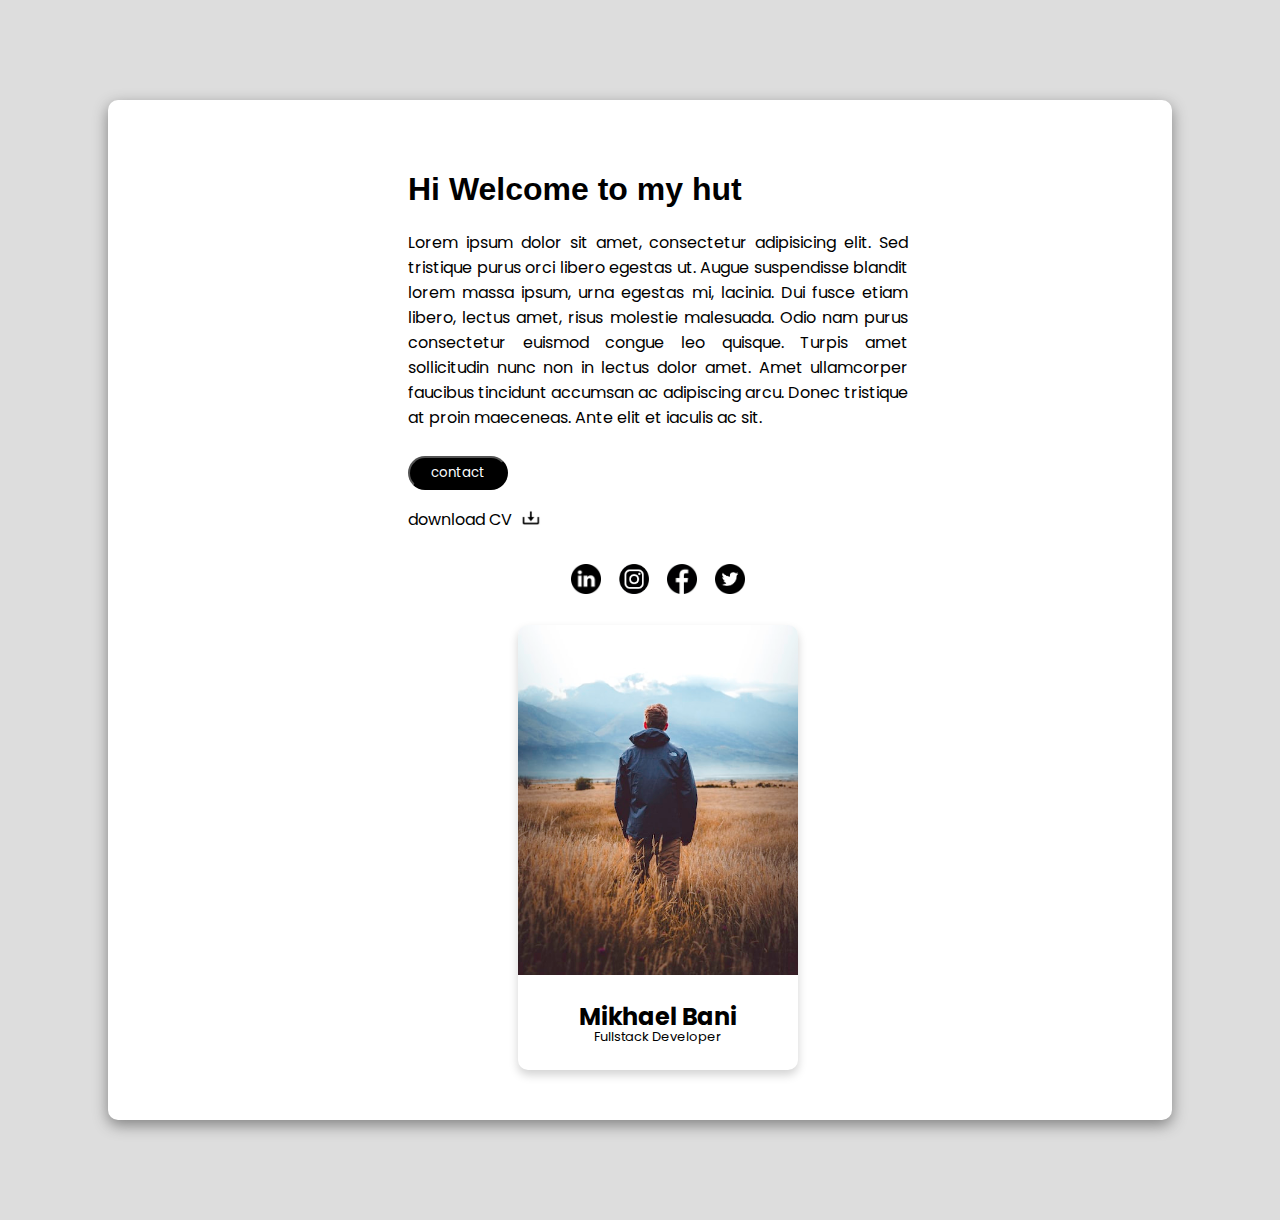
==== index.html @ 3ebedbe6 "first commit" ====
<!DOCTYPE html>
<html lang="en">
    <head>
        <meta charset="UTF-8" />
        <title> Creating Card </title>
        <link href='https://fonts.googleapis.com/css?family=Poppins' rel='stylesheet'>
        <link rel="icon" type="image/x-icon" href="images/man.jpeg" />
    </head>
    <body style="background-color: rgba(203, 203, 203, 0.664);">
        <div style="padding: 50px 300px; margin: 100px; box-shadow: 0px 5px 15px grey; border-radius: 10px; background-color: rgb(255, 255, 255)">
            <div style="margin: auto; width: 500px;">
                <h1 style="font-family: sans-serif;">Hi Welcome to my hut</h1>
                <p style="text-align: justify; font-family: 'Poppins';">
                    Lorem ipsum dolor sit amet, consectetur adipisicing elit. Sed tristique purus orci libero egestas ut. Augue suspendisse blandit lorem massa ipsum, urna egestas mi, lacinia. Dui fusce etiam libero, lectus amet, risus molestie malesuada. Odio nam purus consectetur euismod congue leo quisque. Turpis amet sollicitudin nunc non in lectus dolor amet. Amet ullamcorper faucibus tincidunt accumsan ac adipiscing arcu. Donec tristique at proin maeceneas. Ante elit et iaculis ac sit.
                </p>
                <button style="border-radius: 20px; color: white; background-color: black; width: 100px; margin-top: 10px; padding: 5px; font-family: 'Poppins'; cursor: pointer;">
                    contact
                </button>
                <div style="margin-top: 10px;">
                    <a style="text-decoration: none; color: black; font-family: 'Poppins';" href="https://www.canva.com/">
                        download CV <img src="images/download.PNG" style="width: 20px; padding-left: 5px; margin-top: 10px;">
                    </a>
                </div>
                <div style="padding-top: 25px; text-align: center; padding-bottom: 20px;">
                    <a href="https://www.linkedin.com"><img src="images/linkedin.png" style="height: 30px; padding: 7px;"></a>
                    <a href="https://www.instagram.com"><img src="images/instagram.png" style="height: 30px; padding: 7px;" ></a>
                    <a href="https://www.facebook.com"><img src="images/facebook.png" style="height: 30px; padding: 7px;"></a>
                    <a href="https://twitter.com"><img src="images/twitter.png" style="height: 30px; padding: 7px;"></a>
                </div>
                <div style="margin: auto; width: fit-content; padding-bottom: 10px; box-shadow: 0px 5px 10px lightgray; border-radius: 10px;">
                    <img src="images/man.jpeg" alt="" style="height: 350px; border-radius: 10px 10px 0px 0px;">
                    <h2 style="text-align: center; font-family: 'Poppins'; margin-bottom: -20px;">Mikhael Bani</h2>
                    <p style="text-align: center; font-family: 'Poppins'; font-size: small;">Fullstack Developer</p>
                </div>
            </div>
        </div>
    </body>
</html>
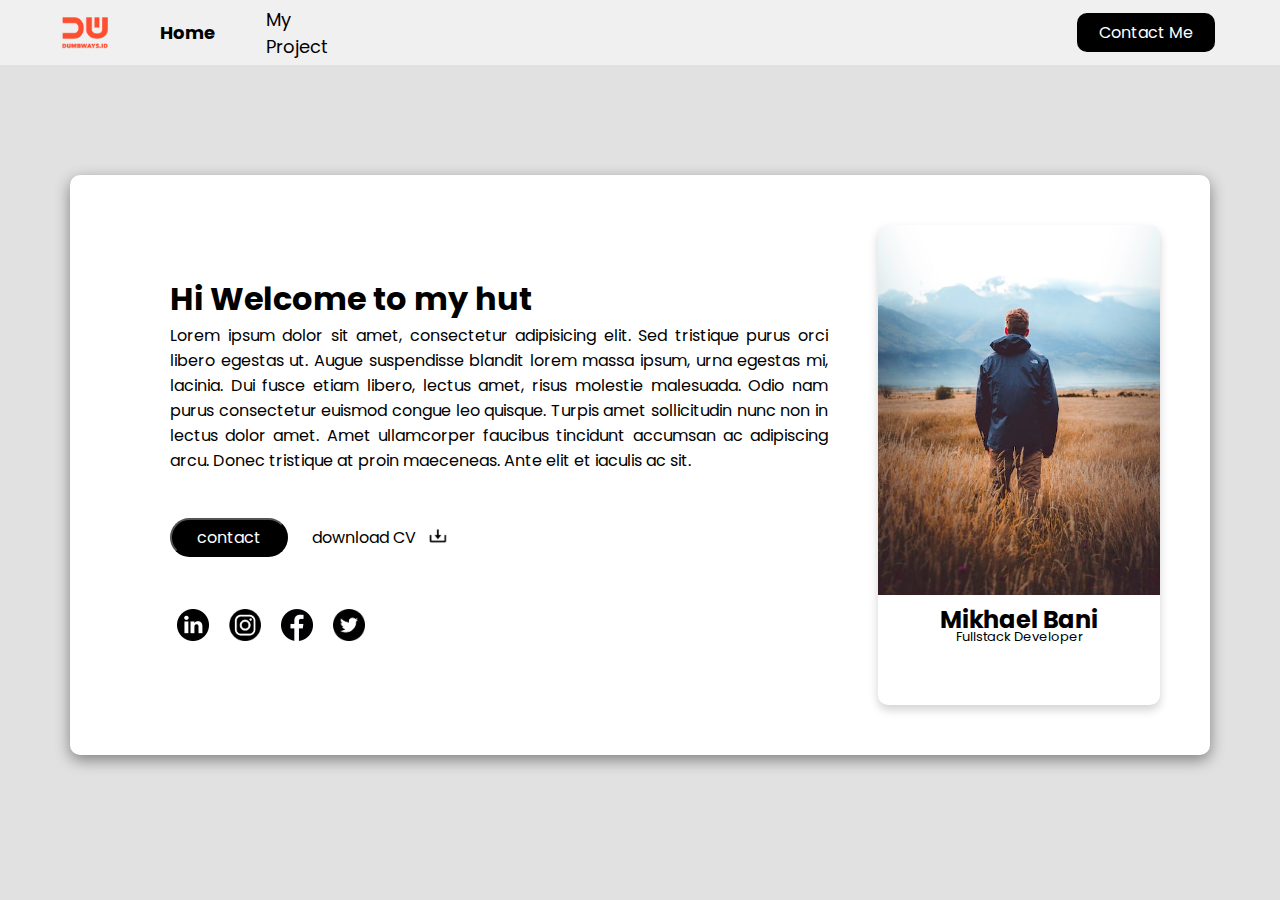
==== commit a3e244aa: "next commit" ====
--- a/index.html
+++ b/index.html
@@ -2,36 +2,48 @@
 <html lang="en">
     <head>
         <meta charset="UTF-8" />
-        <title> Creating Card </title>
+        <title>Home</title>
         <link href='https://fonts.googleapis.com/css?family=Poppins' rel='stylesheet'>
-        <link rel="icon" type="image/x-icon" href="images/man.jpeg" />
+        <link rel="stylesheet" href="css/style.css">
+        <link rel="icon" type="image/x-icon" href="images/logo.png" />
     </head>
-    <body style="background-color: rgba(203, 203, 203, 0.664);">
-        <div style="padding: 50px 300px; margin: 100px; box-shadow: 0px 5px 15px grey; border-radius: 10px; background-color: rgb(255, 255, 255)">
-            <div style="margin: auto; width: 500px;">
-                <h1 style="font-family: sans-serif;">Hi Welcome to my hut</h1>
-                <p style="text-align: justify; font-family: 'Poppins';">
+    <body>
+        <nav>
+            <div class="nav-left">
+                <ul>
+                    <li>
+                        <a href="https://dumbways.id/" target="_blank"><img src="images/logo.png" /></a>
+                    </li>
+                    <li><a class="state" href="index.html">Home</a></li>
+                    <li><a href="#">My Project</a></li>
+                </ul>
+            </div>
+            <div class="nav-right">
+                <a href="contact.html">Contact Me</a>
+            </div>
+        </nav>
+
+        <div class="container">
+            <div class="sleft">
+                <h1>Hi Welcome to my hut</h1>
+                <p>
                     Lorem ipsum dolor sit amet, consectetur adipisicing elit. Sed tristique purus orci libero egestas ut. Augue suspendisse blandit lorem massa ipsum, urna egestas mi, lacinia. Dui fusce etiam libero, lectus amet, risus molestie malesuada. Odio nam purus consectetur euismod congue leo quisque. Turpis amet sollicitudin nunc non in lectus dolor amet. Amet ullamcorper faucibus tincidunt accumsan ac adipiscing arcu. Donec tristique at proin maeceneas. Ante elit et iaculis ac sit.
                 </p>
-                <button style="border-radius: 20px; color: white; background-color: black; width: 100px; margin-top: 10px; padding: 5px; font-family: 'Poppins'; cursor: pointer;">
-                    contact
-                </button>
-                <div style="margin-top: 10px;">
-                    <a style="text-decoration: none; color: black; font-family: 'Poppins';" href="https://www.canva.com/">
-                        download CV <img src="images/download.PNG" style="width: 20px; padding-left: 5px; margin-top: 10px;">
-                    </a>
+                <div class="contactcv">
+                    <button>contact</button>
+                    <a target="_blank" href="https://www.canva.com/">download CV<img src="images/download.PNG"></a>
                 </div>
-                <div style="padding-top: 25px; text-align: center; padding-bottom: 20px;">
-                    <a href="https://www.linkedin.com"><img src="images/linkedin.png" style="height: 30px; padding: 7px;"></a>
-                    <a href="https://www.instagram.com"><img src="images/instagram.png" style="height: 30px; padding: 7px;" ></a>
-                    <a href="https://www.facebook.com"><img src="images/facebook.png" style="height: 30px; padding: 7px;"></a>
-                    <a href="https://twitter.com"><img src="images/twitter.png" style="height: 30px; padding: 7px;"></a>
+                <div class="socialmedia">
+                    <a href="https://www.linkedin.com"><img src="images/linkedin.png"></a>
+                    <a href="https://www.instagram.com"><img src="images/instagram.png"></a>
+                    <a href="https://www.facebook.com"><img src="images/facebook.png"></a>
+                    <a href="https://twitter.com"><img src="images/twitter.png" ></a>
                 </div>
-                <div style="margin: auto; width: fit-content; padding-bottom: 10px; box-shadow: 0px 5px 10px lightgray; border-radius: 10px;">
-                    <img src="images/man.jpeg" alt="" style="height: 350px; border-radius: 10px 10px 0px 0px;">
-                    <h2 style="text-align: center; font-family: 'Poppins'; margin-bottom: -20px;">Mikhael Bani</h2>
-                    <p style="text-align: center; font-family: 'Poppins'; font-size: small;">Fullstack Developer</p>
-                </div>
+            </div>
+            <div class="sright">
+                <img src="images/man.jpeg">
+                <h2>Mikhael Bani</h2>
+                <p>Fullstack Developer</p>
             </div>
         </div>
     </body>
--- a/css/style.css
+++ b/css/style.css
@@ -0,0 +1,141 @@
+* {
+    margin: 0;
+    font-family: 'Poppins';
+}
+
+body {
+    background-color: rgba(189, 189, 189, 0.451);
+}
+
+nav {
+    display: flex;
+    background-color: rgb(240, 240, 240);
+    height: 65px;
+}
+
+.nav-left {
+    flex: 40%;
+}
+
+nav ul {
+    display: flex;
+    flex-direction: row;
+    align-items: center;
+    height: 100%;
+    gap: 50px;
+}
+
+nav ul li {
+    list-style-type: none;
+    font-size: large;
+}
+
+nav ul li a {
+    text-decoration: none;
+    color: black;
+}
+
+nav ul li a img {
+    width: 50px;
+    height: 32px;
+    margin-top: 7px;
+    object-fit: contain;
+    margin-left: 20px;
+}
+
+nav ul li .state {
+    font-weight: bold;
+}
+
+.nav-right {
+    display: flex;
+    flex-direction: row;
+    align-items: center;
+    justify-content: flex-end;
+    margin-right: 65px;
+    width: 100%;
+}
+
+.nav-right a {
+    background-color: black;
+    color: white;
+    text-decoration: none;
+    padding: 7px 22px;
+    border-radius: 10px;
+    border-style: none;
+}
+
+.container {
+    background-color: white;
+    display: flex;
+    padding: 50px;
+    margin: 110px 70px;
+    border-radius: 10px;
+    box-shadow: 0px 5px 15px gray;
+}
+
+.sleft {
+    flex: 70%;
+    margin: 50px;
+    align-items: center;
+}
+
+.container .sleft p {
+    text-align: justify;
+}
+
+.contactcv {
+    margin: 45px 0px;
+}
+
+.contactcv button {
+    background-color: black;
+    color: white;
+    border-radius: 20px;
+    padding: 5px 25px;
+    cursor: pointer;
+    margin-right: 20px;
+    font-size: 16px;
+}
+
+.contactcv a {
+    color: black;
+    text-decoration: none;
+}
+
+.contactcv a img {
+    width: 20px;
+    padding-left: 5px;
+    margin-left: 7px;
+}
+
+.socialmedia a {
+    margin-right: 2px;
+}
+
+.socialmedia a img {
+    padding: 7px;
+    height: 32px;
+}
+
+.sright {
+    flex: 30%;
+    text-align: center;
+    border-radius: 10px;
+    background-color: white;
+    box-shadow: 0px 5px 10px lightgray;
+}
+
+.sright img {
+    height: 370px;
+    width: 100%;
+    border-radius: 10px 10px 0px 0px;
+}
+
+.sright h2 {
+    margin-bottom: -10px;
+}
+
+.sright p {
+    font-size: small;
+}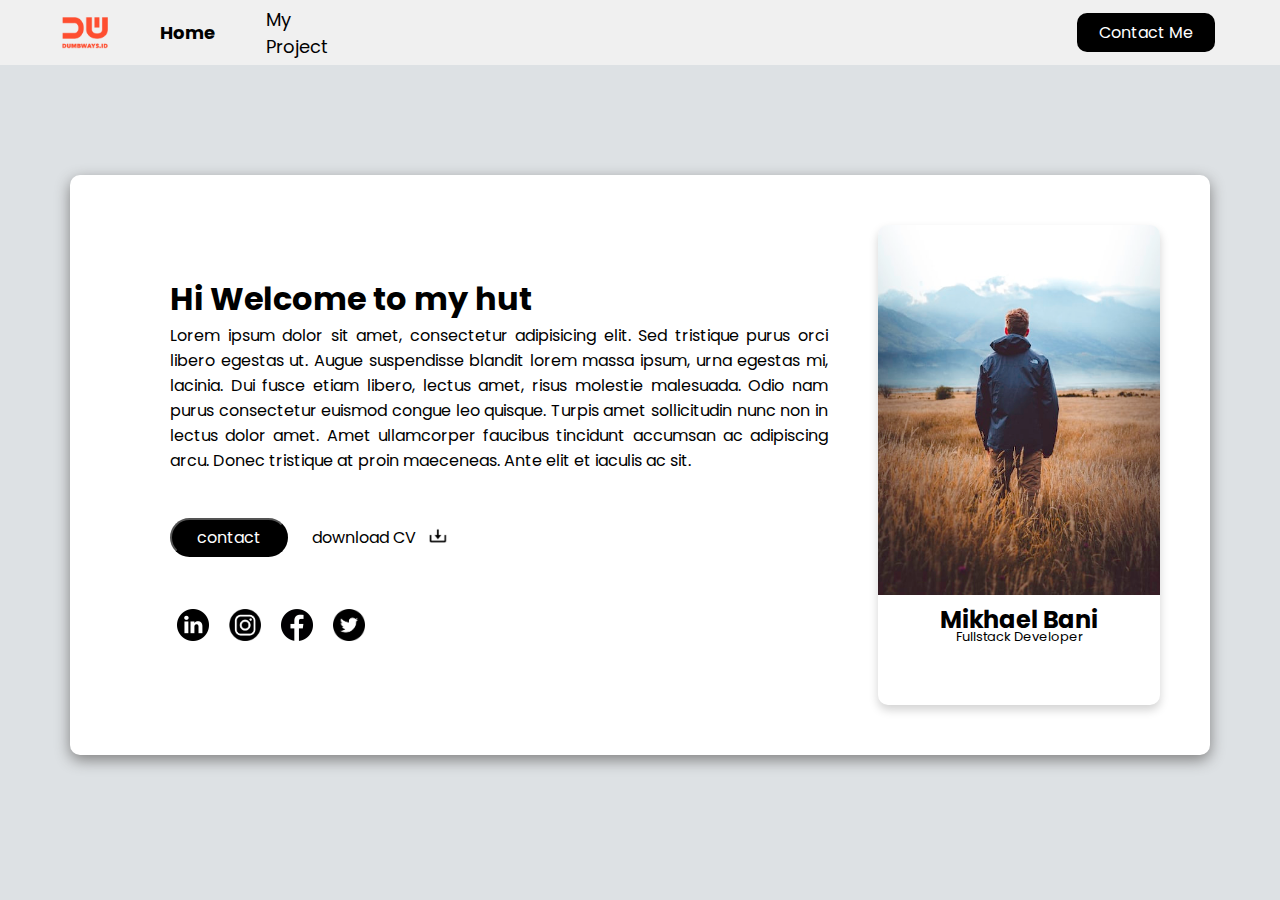
==== commit 3cc56cff: "profile page" ====
--- a/index.html
+++ b/index.html
@@ -15,7 +15,7 @@
                         <a href="https://dumbways.id/" target="_blank"><img src="images/logo.png" /></a>
                     </li>
                     <li><a class="state" href="index.html">Home</a></li>
-                    <li><a href="#">My Project</a></li>
+                    <li><a href="myproject.html">My Project</a></li>
                 </ul>
             </div>
             <div class="nav-right">
--- a/css/style.css
+++ b/css/style.css
@@ -4,7 +4,7 @@
 }
 
 body {
-    background-color: rgba(189, 189, 189, 0.451);
+    background-color: rgba(205, 210, 215, 0.67);
 }
 
 nav {
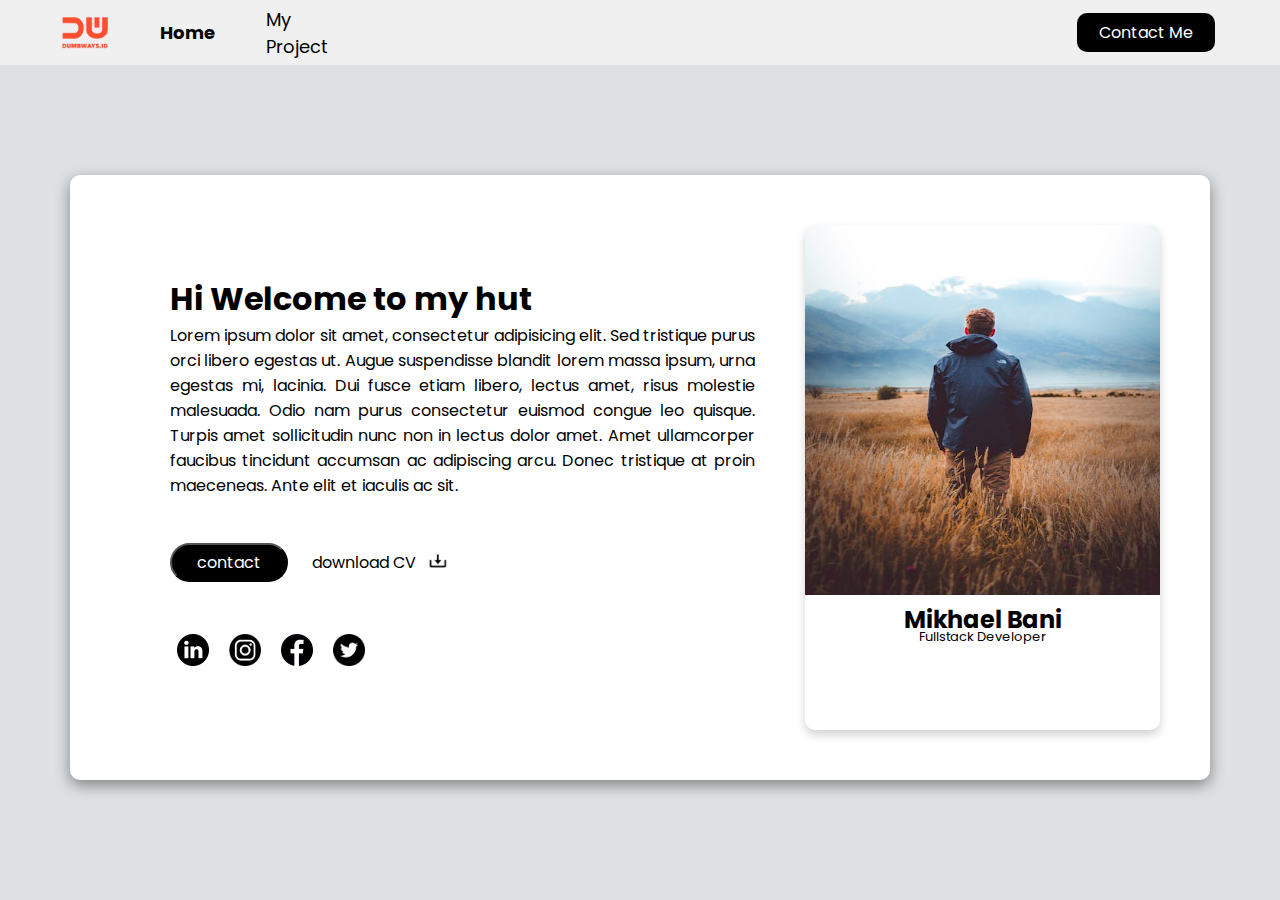
==== commit 5d5d64c6: "responsive layout" ====
--- a/index.html
+++ b/index.html
@@ -2,10 +2,13 @@
 <html lang="en">
     <head>
         <meta charset="UTF-8" />
+        <meta name="viewport" content="width=device-width, initial-scale=1.0">
         <title>Home</title>
         <link href='https://fonts.googleapis.com/css?family=Poppins' rel='stylesheet'>
         <link rel="stylesheet" href="css/style.css">
+        <link rel="stylesheet" href="css/hamburger.css">
         <link rel="icon" type="image/x-icon" href="images/logo.png" />
+        <link rel="stylesheet" href="https://cdnjs.cloudflare.com/ajax/libs/font-awesome/6.4.0/css/all.min.css">
     </head>
     <body>
         <nav>
@@ -14,14 +17,26 @@
                     <li>
                         <a href="https://dumbways.id/" target="_blank"><img src="images/logo.png" /></a>
                     </li>
-                    <li><a class="state" href="index.html">Home</a></li>
-                    <li><a href="myproject.html">My Project</a></li>
+                    <li><a class="state collapse-item" href="index.html">Home</a></li>
+                    <li><a class="collapse-item" href="myproject.html">My Project</a></li>
                 </ul>
             </div>
-            <div class="nav-right">
+            <div class="nav-right collapse-item">
                 <a href="contact.html">Contact Me</a>
             </div>
+            <div class="nav-right" id="hamburger-btn">
+                <button onclick="openHamburger()">
+                    <i class="fa-solid fa-bars-staggered"></i>
+                </button>
+            </div>
         </nav>
+        <div class="hamburger-container" id="hamburger-container">
+            <a href="index.html" class="containerUp">Home</a>
+            <a href="myproject.html" class="containerUp">My Project</a>
+            <div class="containerDown">
+                <a href="contact.html" class="contactme">Contact Me</a>
+            </div>
+        </div>
 
         <div class="container">
             <div class="sleft">
@@ -46,5 +61,6 @@
                 <p>Fullstack Developer</p>
             </div>
         </div>
+        <script src="js/nav.js"></script>
     </body>
 </html>--- a/css/style.css
+++ b/css/style.css
@@ -1,16 +1,16 @@
 * {
     margin: 0;
     font-family: 'Poppins';
-}
-
-body {
-    background-color: rgba(205, 210, 215, 0.67);
 }
 
 nav {
     display: flex;
     background-color: rgb(240, 240, 240);
     height: 65px;
+}
+
+body {
+    background-color: rgba(205, 210, 215, 0.67);
 }
 
 .nav-left {
@@ -68,6 +68,7 @@
 .container {
     background-color: white;
     display: flex;
+    flex-direction: row;
     padding: 50px;
     margin: 110px 70px;
     border-radius: 10px;
@@ -119,7 +120,6 @@
 }
 
 .sright {
-    flex: 30%;
     text-align: center;
     border-radius: 10px;
     background-color: white;
@@ -128,7 +128,7 @@
 
 .sright img {
     height: 370px;
-    width: 100%;
+    width: 355px;
     border-radius: 10px 10px 0px 0px;
 }
 
@@ -138,4 +138,28 @@
 
 .sright p {
     font-size: small;
+}
+
+@media only screen and (max-width : 900px) {
+    .container {
+        flex-direction: column;
+    }
+
+    .sright {
+        margin: auto;
+    }
+
+    .socialmedia {
+        text-align: center;
+    }
+}
+
+@media only screen and (min-width : 901px) {
+    /*nav {
+        background-color: rgb(240, 240, 240);       
+    }*/
+
+    #hamburger-btn {
+        display: none;
+    }
 }--- a/css/hamburger.css
+++ b/css/hamburger.css
@@ -0,0 +1,51 @@
+.hamburger-container {
+    font-size: large;
+    display: none;
+    flex-direction: column;
+    align-items: center;
+    background-color: rgba(180, 180, 180, 0.381);
+}
+
+.containerUp {
+    width: 100%;
+    text-align: center;
+    text-decoration: none;
+    color: black;
+    padding: 7px 0;
+    margin: 10px;
+}
+
+.containerDown {
+    width: 100%;
+    text-align: center;
+    text-decoration: none;
+    padding: 7px 0;
+    margin: 20px;
+}
+
+.contactme {
+    background-color: black;
+    color: white;
+    text-decoration: none;
+    padding: 7px 22px;
+    border-radius: 10px;
+    border-style: none;
+}
+
+@media only screen and (max-width: 900px) {
+    .collapse-item {
+        display: none;
+    }
+}
+
+/*@media only screen and (min-width : 901px) {
+    .hamburger-container {
+        display: none;
+    }
+}*/
+
+/*@media only screen and (max-width: 801px) {
+    #hamburger-btn {
+        display: none;
+    }
+}*/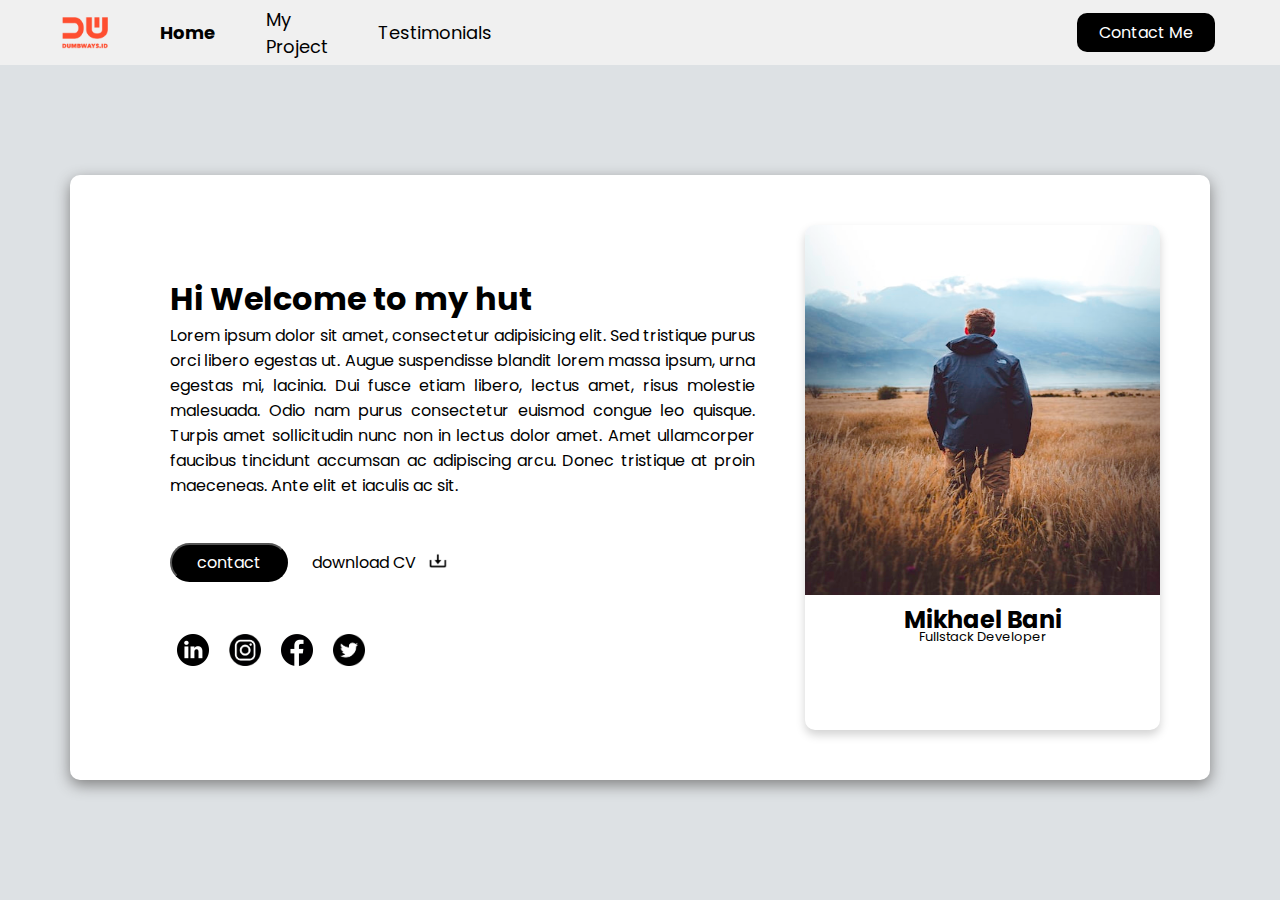
==== commit c665e6d4: "create testimonial" ====
--- a/index.html
+++ b/index.html
@@ -19,6 +19,7 @@
                     </li>
                     <li><a class="state collapse-item" href="index.html">Home</a></li>
                     <li><a class="collapse-item" href="myproject.html">My Project</a></li>
+                    <li><a class="collapse-item" href="testimonial.html">Testimonials</a></li>
                 </ul>
             </div>
             <div class="nav-right collapse-item">
--- a/css/style.css
+++ b/css/style.css
@@ -14,7 +14,7 @@
 }
 
 .nav-left {
-    flex: 40%;
+    flex: 60%;
 }
 
 nav ul {
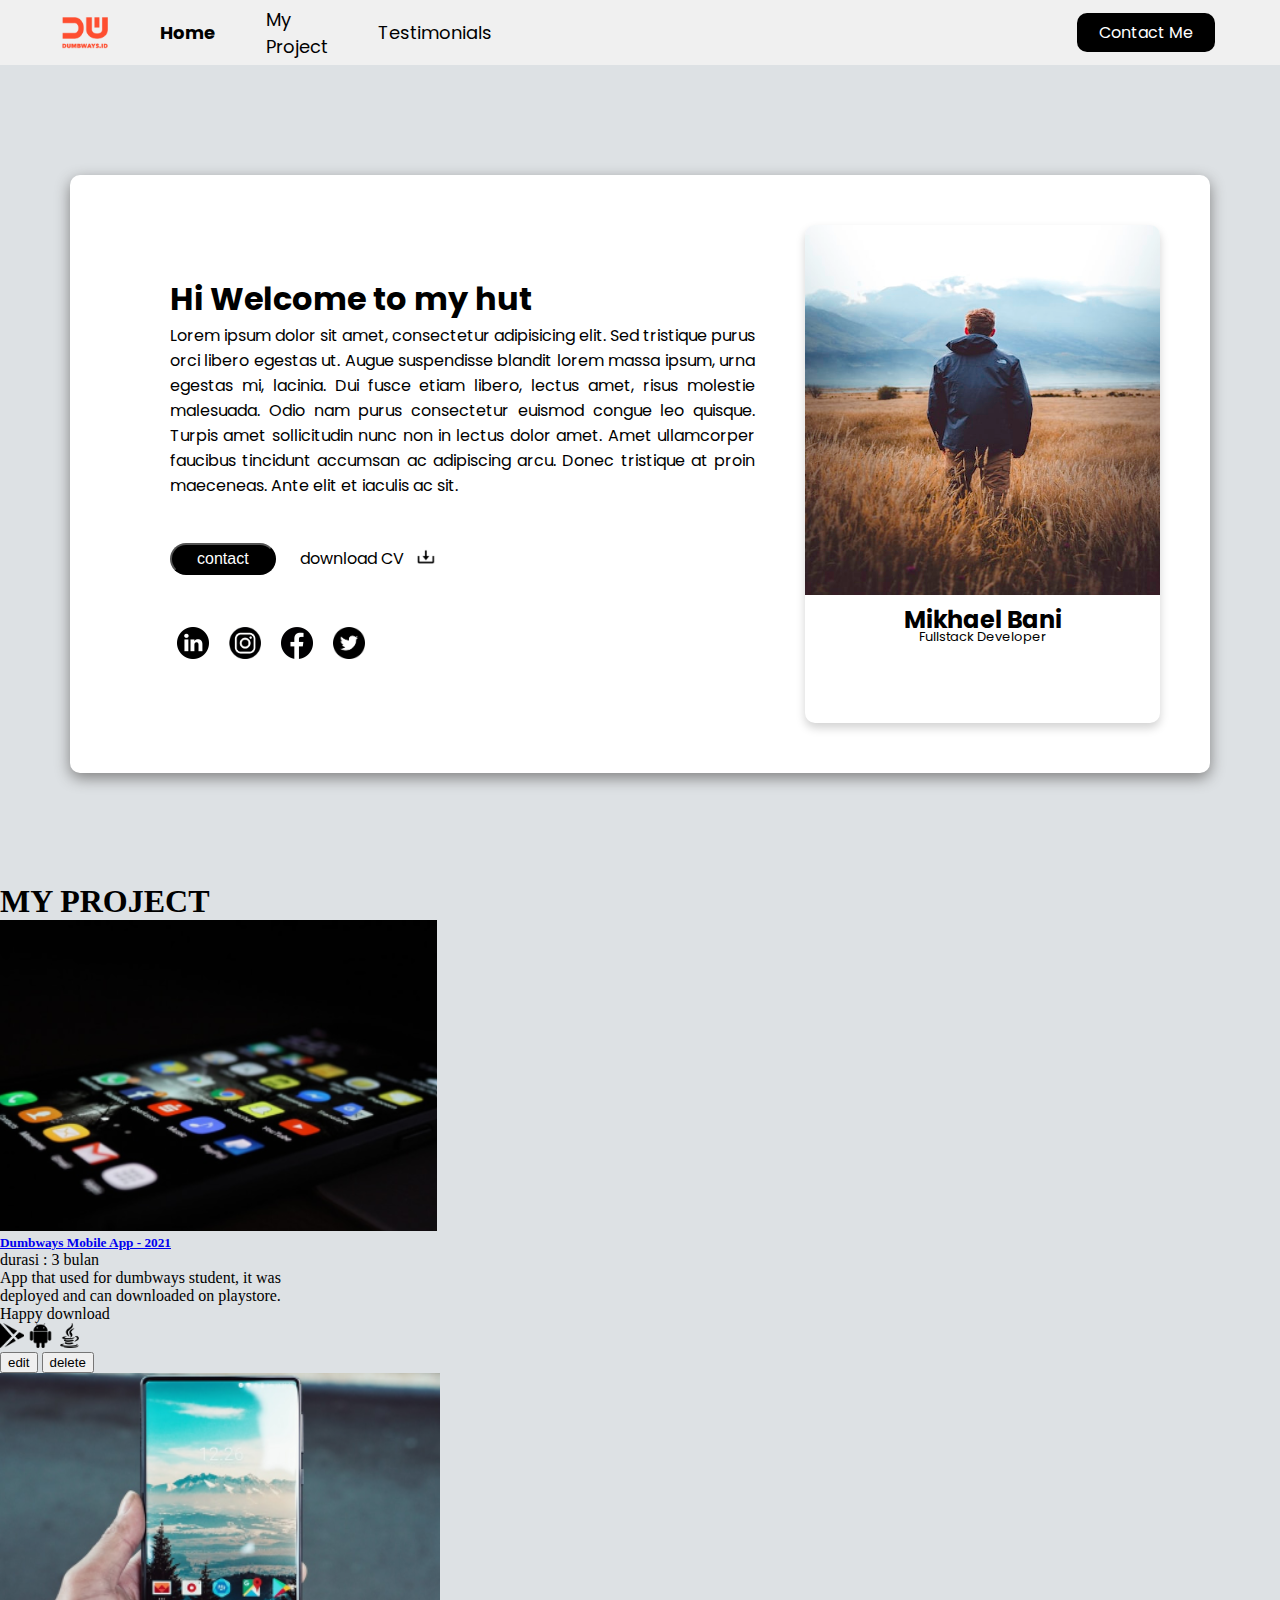
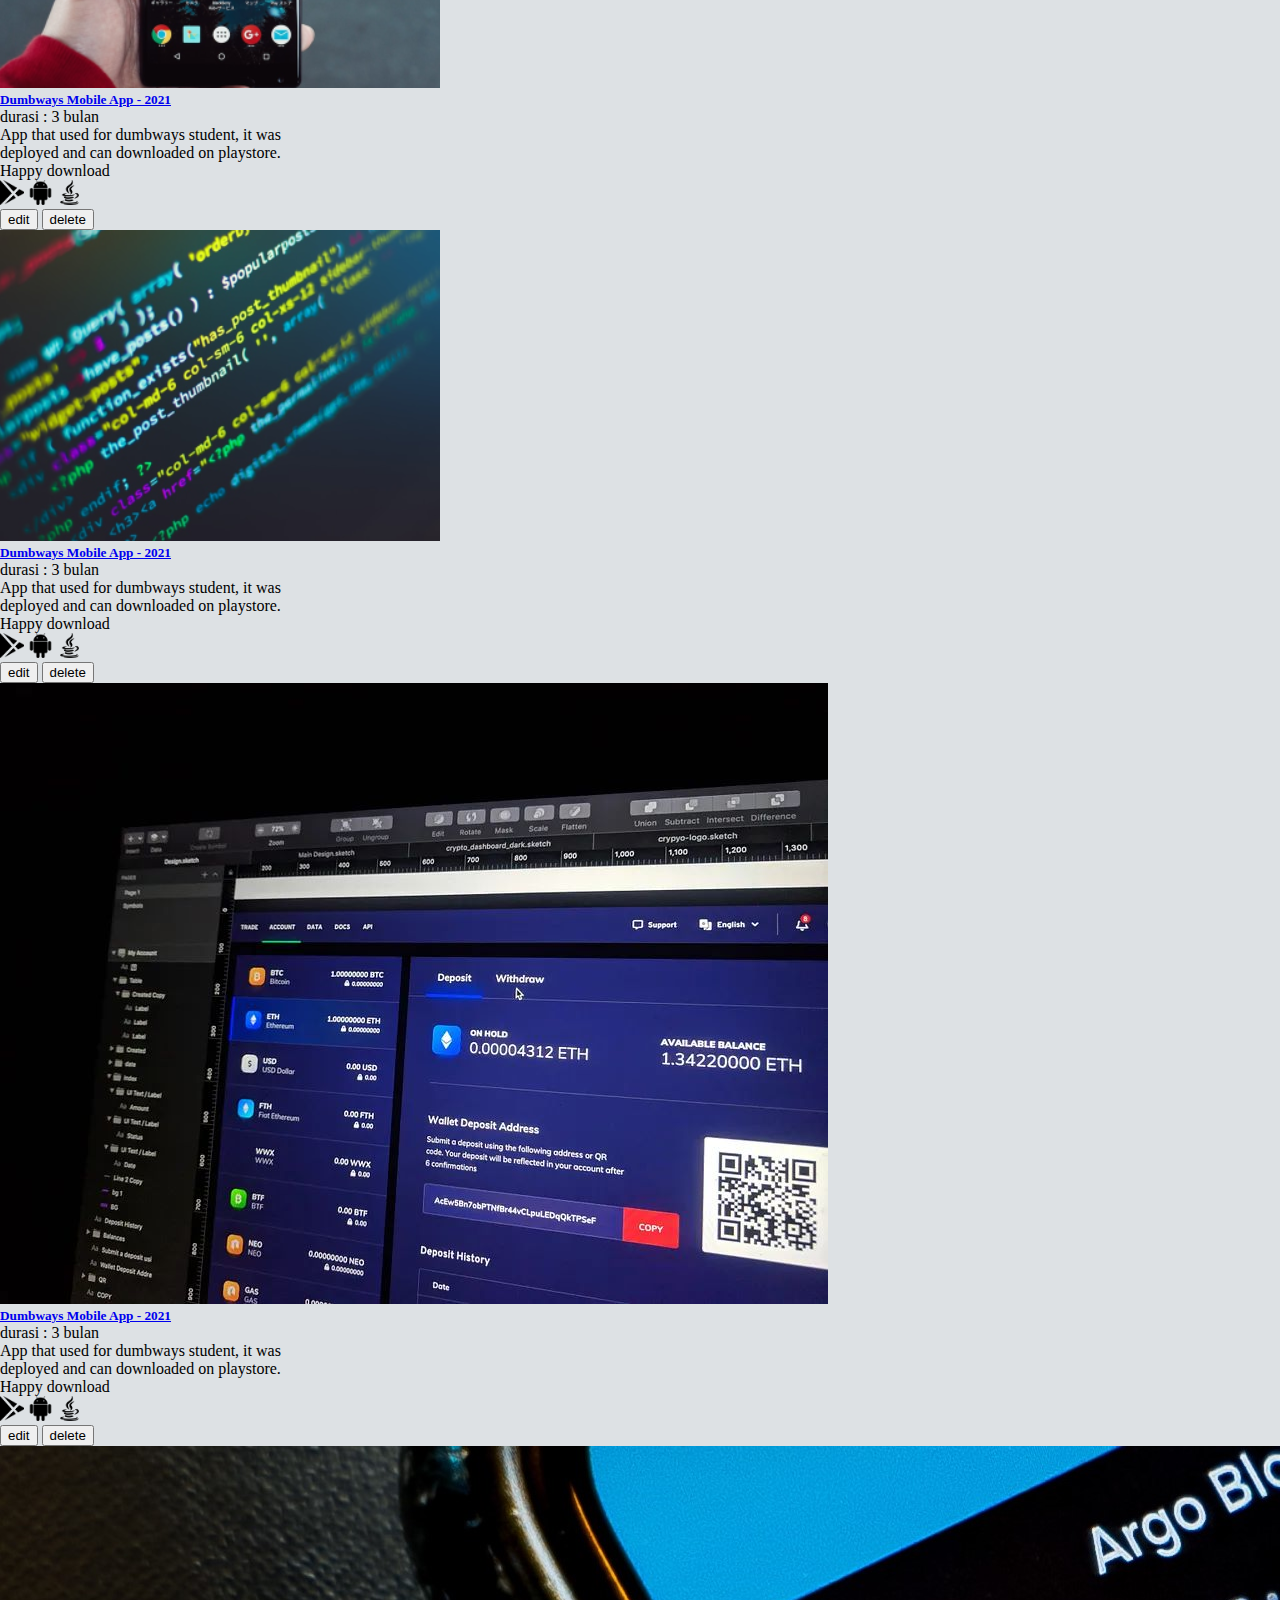
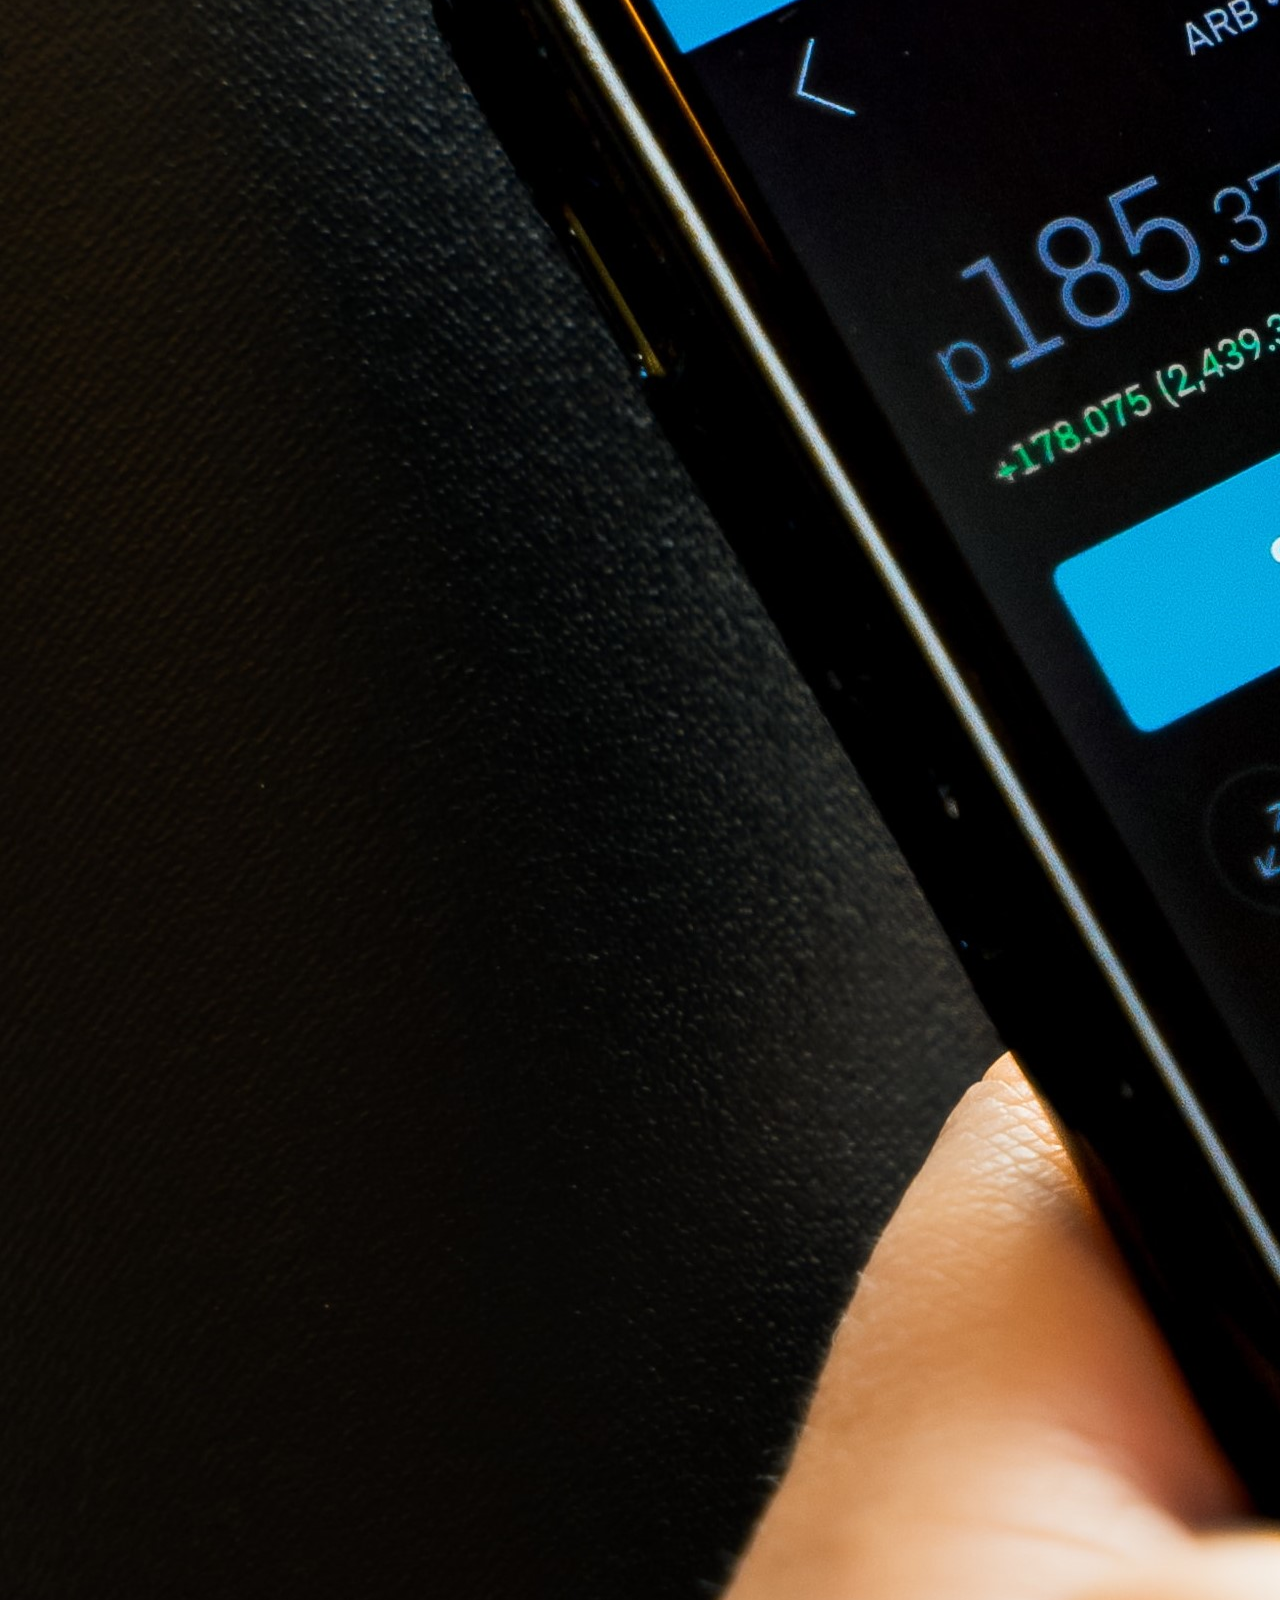
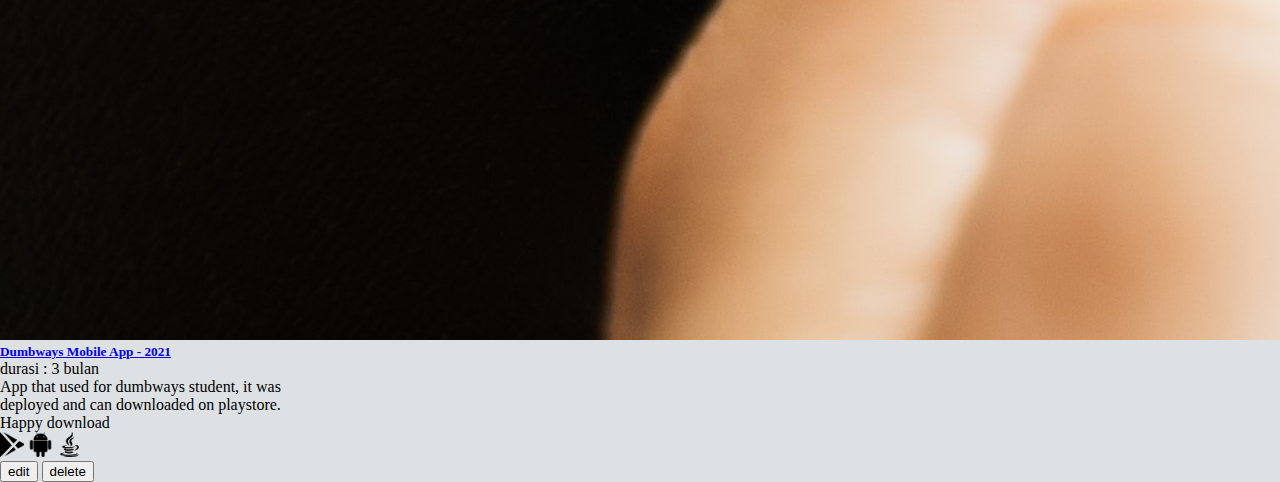
==== commit 69ce4ed5: "bootstrap style" ====
--- a/index.html
+++ b/index.html
@@ -9,6 +9,7 @@
         <link rel="stylesheet" href="css/hamburger.css">
         <link rel="icon" type="image/x-icon" href="images/logo.png" />
         <link rel="stylesheet" href="https://cdnjs.cloudflare.com/ajax/libs/font-awesome/6.4.0/css/all.min.css">
+        <link href="https://cdn.jsdelivr.net/npm/bootstrap@5.3.0/dist/css/bootstrap.min.css" rel="stylesheet" integrity="sha384-9ndCyUaIbzAi2FUVXJi0CjmCapSmO7SnpJef0486qhLnuZ2cdeRhO02iuK6FUUVM" crossorigin="anonymous">
     </head>
     <body>
         <nav>
@@ -34,12 +35,13 @@
         <div class="hamburger-container" id="hamburger-container">
             <a href="index.html" class="containerUp">Home</a>
             <a href="myproject.html" class="containerUp">My Project</a>
+            <a href="testimonial.html" class="containerUp">Testimonials</a>
             <div class="containerDown">
                 <a href="contact.html" class="contactme">Contact Me</a>
             </div>
         </div>
 
-        <div class="container">
+        <div class="mycontainer">
             <div class="sleft">
                 <h1>Hi Welcome to my hut</h1>
                 <p>
@@ -62,6 +64,110 @@
                 <p>Fullstack Developer</p>
             </div>
         </div>
+
+        <div>
+            <h1 class="text-center">MY PROJECT</h1>
+            <div class="container">
+                <div class="row row-cols-1 row-cols-md-3 g-4">
+                    <div class="col">
+                        <div class="card h-100" style="width: 20rem;">
+                            <img src="images/1.png" class="card-img-top p-3" alt="">
+                            <div class="card-body">
+                                <a href="blog.html" class="text-decoration-none text-reset"><h5 class="card-title">Dumbways Mobile App - 2021</h5></a>
+                                <p class="card-text">durasi : 3 bulan</p>
+                                <p class="card-text fw-bold">App that used for dumbways student, it was deployed and can downloaded on playstore. Happy download</p>
+                                <div class="d-flex p-2 pb-3 mb-3 gap-3 logo">
+                                    <img src="images/logo1.jpg">
+                                    <img src="images/logo2.png">
+                                    <img src="images/logo3.png">
+                                </div>
+                                <div class="d-flex justify-content-center gap-2">
+                                    <button type="button" class="btn btn-dark w-100">edit</button>
+                                    <button type="button" class="btn btn-dark w-100">delete</button>
+                                </div>
+                            </div>
+                        </div>
+                    </div>
+                    <div class="col">
+                        <div class="card h-100" style="width: 20rem;">
+                            <img src="images/2.png" class="card-img-top p-3" alt="">
+                            <div class="card-body">
+                                <a href="blog.html" class="text-decoration-none text-reset"><h5 class="card-title">Dumbways Mobile App - 2021</h5></a>
+                                <p class="card-text">durasi : 3 bulan</p>
+                                <p class="card-text fw-bold">App that used for dumbways student, it was deployed and can downloaded on playstore. Happy download</p>
+                                <div class="d-flex p-2 pb-3 mb-3 gap-3 logo">
+                                    <img src="images/logo1.jpg">
+                                    <img src="images/logo2.png">
+                                    <img src="images/logo3.png">
+                                </div>
+                                <div class="d-flex justify-content-center gap-2">
+                                    <button type="button" class="btn btn-dark w-100">edit</button>
+                                    <button type="button" class="btn btn-dark w-100">delete</button>
+                                </div>
+                            </div>
+                        </div>
+                    </div>
+                    <div class="col">
+                        <div class="card h-100" style="width: 20rem;">
+                            <img src="images/3.png" class="card-img-top p-3" alt="">
+                            <div class="card-body">
+                                <a href="blog.html" class="text-decoration-none text-reset"><h5 class="card-title">Dumbways Mobile App - 2021</h5></a>
+                                <p class="card-text">durasi : 3 bulan</p>
+                                <p class="card-text fw-bold">App that used for dumbways student, it was deployed and can downloaded on playstore. Happy download</p>
+                                <div class="d-flex p-2 pb-3 mb-3 gap-3 logo">
+                                    <img src="images/logo1.jpg">
+                                    <img src="images/logo2.png">
+                                    <img src="images/logo3.png">
+                                </div>
+                                <div class="d-flex justify-content-center gap-2">
+                                    <button type="button" class="btn btn-dark w-100">edit</button>
+                                    <button type="button" class="btn btn-dark w-100">delete</button>
+                                </div>
+                            </div>
+                        </div>
+                    </div>
+                    <div class="col">
+                        <div class="card h-100" style="width: 20rem;">
+                            <img src="images/4.jpg" class="card-img-top p-3" alt="">
+                            <div class="card-body">
+                                <a href="blog.html" class="text-decoration-none text-reset"><h5 class="card-title">Dumbways Mobile App - 2021</h5></a>
+                                <p class="card-text">durasi : 3 bulan</p>
+                                <p class="card-text fw-bold">App that used for dumbways student, it was deployed and can downloaded on playstore. Happy download</p>
+                                <div class="d-flex p-2 pb-3 mb-3 gap-3 logo">
+                                    <img src="images/logo1.jpg">
+                                    <img src="images/logo2.png">
+                                    <img src="images/logo3.png">
+                                </div>
+                                <div class="d-flex justify-content-center gap-2">
+                                    <button type="button" class="btn btn-dark w-100">edit</button>
+                                    <button type="button" class="btn btn-dark w-100">delete</button>
+                                </div>
+                            </div>
+                        </div>
+                    </div>
+                    <div class="col">
+                        <div class="card h-100" style="width: 20rem;">
+                            <img src="images/5.jpg" class="card-img-top p-3 h-50" alt="">
+                            <div class="card-body">
+                                <a href="blog.html" class="text-decoration-none text-reset"><h5 class="card-title">Dumbways Mobile App - 2021</h5></a>
+                                <p class="card-text">durasi : 3 bulan</p>
+                                <p class="card-text fw-bold">App that used for dumbways student, it was deployed and can downloaded on playstore. Happy download</p>
+                                <div class="d-flex p-2 pb-3 mb-3 gap-3 logo">
+                                    <img src="images/logo1.jpg">
+                                    <img src="images/logo2.png">
+                                    <img src="images/logo3.png">
+                                </div>
+                                <div class="d-flex justify-content-center gap-2">
+                                    <button type="button" class="btn btn-dark w-100">edit</button>
+                                    <button type="button" class="btn btn-dark w-100">delete</button>
+                                </div>
+                            </div>
+                        </div>
+                    </div>
+                </div>
+            </div>
+        </div>
         <script src="js/nav.js"></script>
+        <script src="https://cdn.jsdelivr.net/npm/bootstrap@5.3.0/dist/js/bootstrap.bundle.min.js" integrity="sha384-geWF76RCwLtnZ8qwWowPQNguL3RmwHVBC9FhGdlKrxdiJJigb/j/68SIy3Te4Bkz" crossorigin="anonymous"></script>
     </body>
 </html>--- a/css/style.css
+++ b/css/style.css
@@ -1,16 +1,16 @@
 * {
     margin: 0;
-    font-family: 'Poppins';
 }
 
 nav {
     display: flex;
     background-color: rgb(240, 240, 240);
     height: 65px;
+    font-family: 'Poppins';
 }
 
 body {
-    background-color: rgba(205, 210, 215, 0.67);
+    background-color: rgba(205, 210, 215, 0.67)!important;
 }
 
 .nav-left {
@@ -65,7 +65,7 @@
     border-style: none;
 }
 
-.container {
+.mycontainer {
     background-color: white;
     display: flex;
     flex-direction: row;
@@ -73,6 +73,7 @@
     margin: 110px 70px;
     border-radius: 10px;
     box-shadow: 0px 5px 15px gray;
+    font-family: 'Poppins';
 }
 
 .sleft {
@@ -81,7 +82,7 @@
     align-items: center;
 }
 
-.container .sleft p {
+.mycontainer .sleft p {
     text-align: justify;
 }
 
@@ -140,8 +141,12 @@
     font-size: small;
 }
 
+.logo img {
+    height: 25px;
+}
+
 @media only screen and (max-width : 900px) {
-    .container {
+    .mycontainer {
         flex-direction: column;
     }
 
--- a/css/hamburger.css
+++ b/css/hamburger.css
@@ -4,6 +4,7 @@
     flex-direction: column;
     align-items: center;
     background-color: rgba(180, 180, 180, 0.381);
+    font-family: 'Poppins';
 }
 
 .containerUp {
